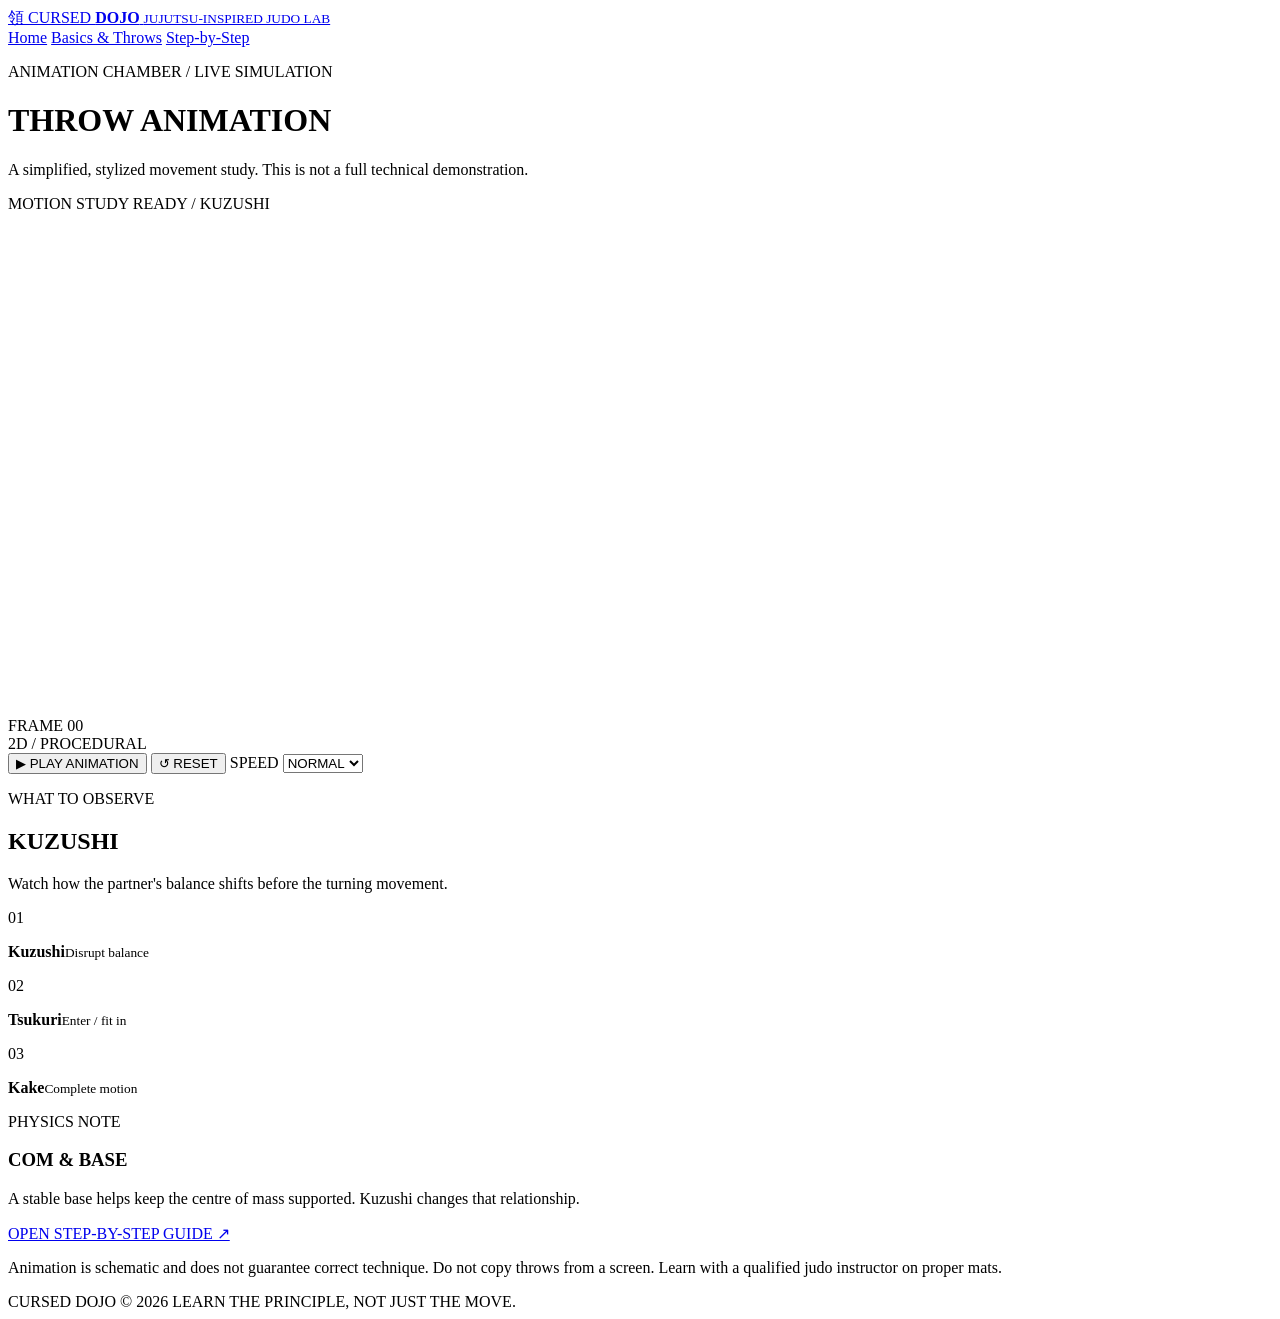
==== animation.html @ 0a31eaf1 "Create animation.html" ====
<!doctype html>
<html lang="en">
<head>
  <meta charset="utf-8">
  <meta name="viewport" content="width=device-width, initial-scale=1">
  <title>Throw Animation | Cursed Dojo</title>
  <link rel="stylesheet" href="css/style.css">
  <script src="js/animation.js" defer></script>
</head>

<body class="animation-page">

<header class="topbar">
  <a class="brand" href="index.html">
    <span class="brand-mark">領</span>
    <span>CURSED <b>DOJO</b>
      <small>JUJUTSU-INSPIRED JUDO LAB</small>
    </span>
  </a>

  <nav aria-label="Main navigation">
    <a href="index.html">Home</a>
    <a href="basics.html">Basics & Throws</a>
    <a href="steps.html">Step-by-Step</a>
  </nav>
</header>

<main class="page-wrap">
  <div class="page-heading animation-heading">
    <p class="eyebrow">ANIMATION CHAMBER / LIVE SIMULATION</p>

    <h1 id="throw-title">THROW <span>ANIMATION</span></h1>

    <p id="throw-subtitle">
      A simplified, stylized movement study. This is not a full
      technical demonstration.
    </p>
  </div>

  <section class="animation-layout">
    <div class="stage-panel">
      <div class="stage-top">
        <span><i class="live-dot"></i> MOTION STUDY</span>
        <span id="phase-label">READY / KUZUSHI</span>
      </div>

      <canvas id="dojo-canvas"
        width="900"
        height="500"
        aria-label="Animated simplified humanoid judo figures">
      </canvas>

      <div class="timeline">
        <span id="frame-count">FRAME 00</span>

        <div class="timeline-track">
          <div id="timeline-fill"></div>
        </div>

        <span>2D / PROCEDURAL</span>
      </div>

      <div class="control-row">
        <button class="button primary" id="play-btn">
          ▶ PLAY ANIMATION
        </button>

        <button class="button ghost" id="reset-btn">
          ↺ RESET
        </button>

        <label class="speed-control">
          SPEED
          <select id="speed-select">
            <option value="0.65">SLOW</option>
            <option value="1" selected>NORMAL</option>
            <option value="1.35">FAST</option>
          </select>
        </label>
      </div>
    </div>

    <aside class="motion-info">
      <p class="eyebrow">WHAT TO OBSERVE</p>

      <h2 id="principle-title">KUZUSHI</h2>

      <p id="principle-text">
        Watch how the partner's balance shifts before the turning movement.
      </p>

      <div class="phase-key">
        <div>
          <span>01</span>
          <p><b>Kuzushi</b><small>Disrupt balance</small></p>
        </div>

        <div>
          <span>02</span>
          <p><b>Tsukuri</b><small>Enter / fit in</small></p>
        </div>

        <div>
          <span>03</span>
          <p><b>Kake</b><small>Complete motion</small></p>
        </div>
      </div>

      <div class="math-box">
        <p class="eyebrow">PHYSICS NOTE</p>
        <h3 id="math-title">COM & BASE</h3>
        <p id="math-text">
          A stable base helps keep the centre of mass supported.
          Kuzushi changes that relationship.
        </p>
      </div>

      <a id="guide-link"
        class="button ghost full-width"
        href="steps.html">
        OPEN STEP-BY-STEP GUIDE ↗
      </a>
    </aside>
  </section>

  <p class="disclaimer">
    Animation is schematic and does not guarantee correct technique.
    Do not copy throws from a screen. Learn with a qualified judo
    instructor on proper mats.
  </p>
</main>

<footer>
  <span>CURSED DOJO © 2026</span>
  <span>LEARN THE PRINCIPLE, NOT JUST THE MOVE.</span>
</footer>

</body>
</html>
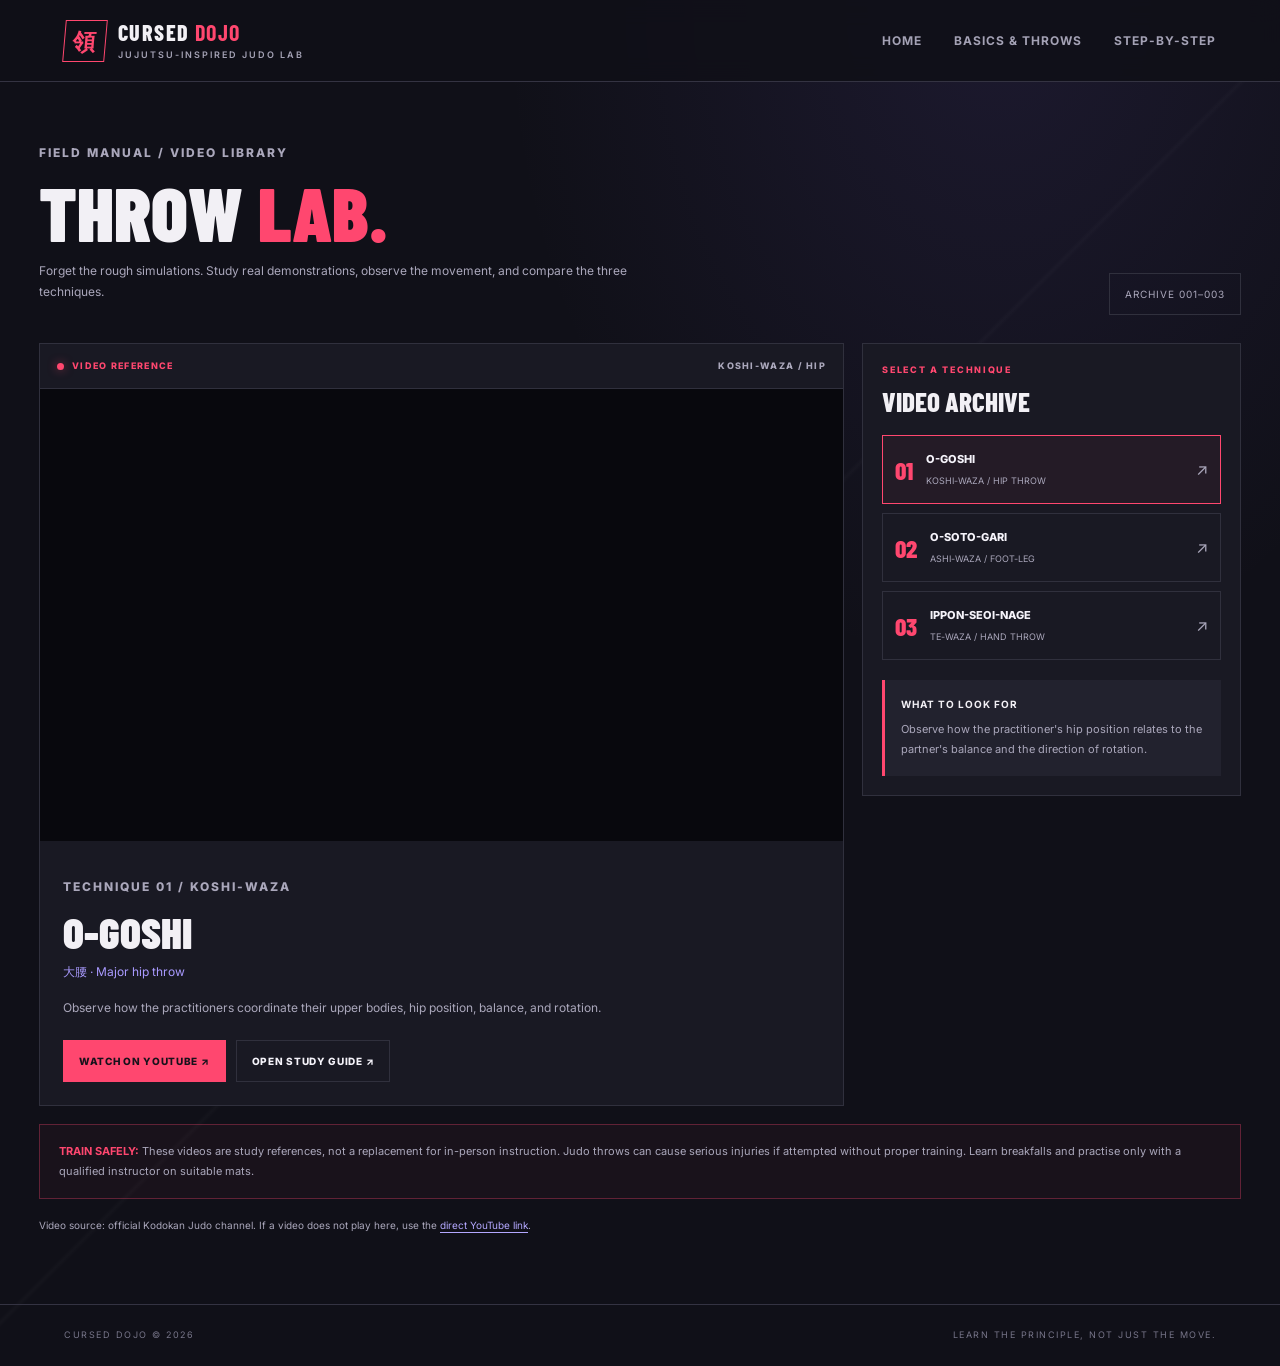
==== commit 6e57e75c: "Update animation.html" ====
--- a/animation.html
+++ b/animation.html
@@ -1,139 +1,604 @@
+
 <!doctype html>
 <html lang="en">
 <head>
   <meta charset="utf-8">
   <meta name="viewport" content="width=device-width, initial-scale=1">
-  <title>Throw Animation | Cursed Dojo</title>
+  <meta name="theme-color" content="#101018">
+  <title>Throw Lab | Cursed Dojo</title>
   <link rel="stylesheet" href="css/style.css">
-  <script src="js/animation.js" defer></script>
+
+  <style>
+    .video-lab {
+      --lab-bg: #101018;
+      --lab-panel: #191923;
+      --lab-border: #30303d;
+      --lab-text: #f5f3fa;
+      --lab-muted: #aaa7bb;
+      --lab-pink: #ff476f;
+      max-width: 1250px;
+      margin: auto;
+      padding: 48px 24px 60px;
+    }
+
+    .lab-heading {
+      display: flex;
+      justify-content: space-between;
+      align-items: end;
+      gap: 24px;
+      margin-bottom: 28px;
+    }
+
+    .lab-kicker {
+      color: var(--lab-pink);
+      font-size: 10px;
+      font-weight: 800;
+      letter-spacing: 2px;
+      margin-bottom: 12px;
+    }
+
+    .lab-heading h1 {
+      font: 900 clamp(42px, 6vw, 76px)/.95
+        "Barlow Condensed", Impact, sans-serif;
+      margin: 0;
+      text-transform: uppercase;
+    }
+
+    .lab-heading h1 span {
+      color: var(--lab-pink);
+    }
+
+    .lab-heading p {
+      color: var(--lab-muted);
+      font-size: 12px;
+      line-height: 1.8;
+      max-width: 600px;
+    }
+
+    .lab-index {
+      border: 1px solid var(--lab-border);
+      color: var(--lab-muted);
+      padding: 12px 15px;
+      white-space: nowrap;
+      font-size: 10px;
+      letter-spacing: 1px;
+    }
+
+    .lab-layout {
+      display: grid;
+      grid-template-columns: minmax(0, 1.7fr) minmax(260px, .8fr);
+      gap: 18px;
+      align-items: start;
+    }
+
+    .video-panel,
+    .technique-panel {
+      background: var(--lab-panel);
+      border: 1px solid var(--lab-border);
+      min-width: 0;
+    }
+
+    .video-topbar {
+      display: flex;
+      justify-content: space-between;
+      align-items: center;
+      gap: 12px;
+      padding: 15px 17px;
+      border-bottom: 1px solid var(--lab-border);
+      font-size: 9px;
+      font-weight: 800;
+      letter-spacing: 1.3px;
+    }
+
+    .video-status {
+      display: inline-flex;
+      align-items: center;
+      gap: 8px;
+      color: var(--lab-pink);
+    }
+
+    .video-status::before {
+      content: "";
+      width: 7px;
+      height: 7px;
+      border-radius: 50%;
+      background: var(--lab-pink);
+      box-shadow: 0 0 10px #ff476f80;
+    }
+
+    .video-category {
+      color: var(--lab-muted);
+      text-align: right;
+    }
+
+    .video-frame {
+      width: 100%;
+      aspect-ratio: 16 / 9;
+      background: #08080d;
+    }
+
+    .video-frame iframe {
+      display: block;
+      width: 100%;
+      height: 100%;
+      border: 0;
+    }
+
+    .video-description {
+      padding: 23px;
+    }
+
+    .video-description h2 {
+      font: 900 clamp(28px, 4vw, 43px)/1
+        "Barlow Condensed", Impact, sans-serif;
+      margin: 0 0 8px;
+    }
+
+    .video-description .japanese {
+      color: #a99aff;
+      font-size: 12px;
+      margin-bottom: 16px;
+    }
+
+    .video-description p {
+      color: var(--lab-muted);
+      font-size: 12px;
+      line-height: 1.9;
+    }
+
+    .video-actions {
+      display: flex;
+      flex-wrap: wrap;
+      gap: 10px;
+      margin-top: 20px;
+    }
+
+    .lab-button {
+      display: inline-flex;
+      justify-content: center;
+      align-items: center;
+      gap: 8px;
+      padding: 12px 15px;
+      border: 1px solid var(--lab-border);
+      color: var(--lab-text);
+      font-size: 10px;
+      font-weight: 800;
+      letter-spacing: .7px;
+      text-decoration: none;
+      transition: border-color .2s, transform .2s;
+    }
+
+    .lab-button:hover {
+      border-color: var(--lab-pink);
+      transform: translateY(-2px);
+    }
+
+    .lab-button.primary {
+      background: var(--lab-pink);
+      border-color: var(--lab-pink);
+      color: #17121b;
+    }
+
+    .technique-panel {
+      padding: 19px;
+    }
+
+    .panel-kicker {
+      color: var(--lab-pink);
+      font-size: 9px;
+      font-weight: 800;
+      letter-spacing: 1.7px;
+      margin: 0 0 8px;
+    }
+
+    .technique-panel h2 {
+      font: 800 27px "Barlow Condensed", Impact, sans-serif;
+      margin: 0 0 18px;
+    }
+
+    .technique-option {
+      display: flex;
+      align-items: center;
+      gap: 13px;
+      padding: 15px 12px;
+      margin-bottom: 9px;
+      border: 1px solid var(--lab-border);
+      color: var(--lab-text);
+      text-decoration: none;
+      transition: background .2s, border-color .2s;
+    }
+
+    .technique-option:hover,
+    .technique-option.active {
+      background: #ff476f0c;
+      border-color: var(--lab-pink);
+    }
+
+    .technique-number {
+      color: var(--lab-pink);
+      font: 800 25px "Barlow Condensed", Impact, sans-serif;
+    }
+
+    .technique-name {
+      display: block;
+      font-weight: 800;
+      font-size: 11px;
+      margin-bottom: 5px;
+    }
+
+    .technique-type {
+      display: block;
+      color: var(--lab-muted);
+      font-size: 9px;
+    }
+
+    .option-arrow {
+      margin-left: auto;
+      color: var(--lab-muted);
+    }
+
+    .learning-note {
+      margin-top: 20px;
+      padding: 16px;
+      background: #22222e;
+      border-left: 3px solid var(--lab-pink);
+    }
+
+    .learning-note strong {
+      display: block;
+      font-size: 10px;
+      letter-spacing: 1px;
+      margin-bottom: 8px;
+    }
+
+    .learning-note p {
+      color: var(--lab-muted);
+      font-size: 11px;
+      line-height: 1.8;
+      margin: 0;
+    }
+
+    .lab-disclaimer {
+      margin-top: 18px;
+      padding: 17px 19px;
+      border: 1px solid #ff476f50;
+      background: #ff476f0a;
+      color: var(--lab-muted);
+      font-size: 11px;
+      line-height: 1.8;
+    }
+
+    .lab-disclaimer strong {
+      color: var(--lab-pink);
+    }
+
+    .source-note {
+      color: var(--lab-muted);
+      font-size: 10px;
+      line-height: 1.8;
+      margin-top: 17px;
+    }
+
+    .source-note a {
+      color: #b4a8ff;
+      text-decoration: underline;
+      text-underline-offset: 3px;
+    }
+
+    @media (max-width: 850px) {
+      .lab-layout {
+        grid-template-columns: 1fr;
+      }
+
+      .technique-panel {
+        display: grid;
+        grid-template-columns: 1fr 1fr;
+        gap: 0 10px;
+      }
+
+      .technique-panel > .panel-kicker,
+      .technique-panel > h2,
+      .technique-panel > .learning-note {
+        grid-column: 1 / -1;
+      }
+
+      .technique-option {
+        margin-bottom: 10px;
+      }
+
+      .technique-option:last-of-type {
+        margin-bottom: 0;
+      }
+    }
+
+    @media (max-width: 560px) {
+      .video-lab {
+        padding: 32px 16px 42px;
+      }
+
+      .lab-heading {
+        display: block;
+      }
+
+      .lab-index {
+        display: inline-block;
+      }
+
+      .video-topbar {
+        padding: 12px;
+        font-size: 8px;
+      }
+
+      .video-description {
+        padding: 18px;
+      }
+
+      .video-description h2 {
+        font-size: 34px;
+      }
+
+      .technique-panel {
+        display: block;
+      }
+
+      .lab-button {
+        flex: 1;
+        text-align: center;
+      }
+    }
+  </style>
+
+  <script src="js/site.js" defer></script>
 </head>
 
-<body class="animation-page">
-
-<header class="topbar">
-  <a class="brand" href="index.html">
-    <span class="brand-mark">領</span>
-    <span>CURSED <b>DOJO</b>
-      <small>JUJUTSU-INSPIRED JUDO LAB</small>
-    </span>
-  </a>
-
-  <nav aria-label="Main navigation">
-    <a href="index.html">Home</a>
-    <a href="basics.html">Basics & Throws</a>
-    <a href="steps.html">Step-by-Step</a>
-  </nav>
-</header>
-
-<main class="page-wrap">
-  <div class="page-heading animation-heading">
-    <p class="eyebrow">ANIMATION CHAMBER / LIVE SIMULATION</p>
-
-    <h1 id="throw-title">THROW <span>ANIMATION</span></h1>
-
-    <p id="throw-subtitle">
-      A simplified, stylized movement study. This is not a full
-      technical demonstration.
-    </p>
-  </div>
-
-  <section class="animation-layout">
-    <div class="stage-panel">
-      <div class="stage-top">
-        <span><i class="live-dot"></i> MOTION STUDY</span>
-        <span id="phase-label">READY / KUZUSHI</span>
+<body>
+  <header class="topbar">
+    <a class="brand" href="index.html">
+      <span class="brand-mark">領</span>
+      <span>
+        CURSED <b>DOJO</b>
+        <small>JUJUTSU-INSPIRED JUDO LAB</small>
+      </span>
+    </a>
+
+    <button class="menu-toggle"
+      aria-expanded="false"
+      aria-controls="main-nav">MENU</button>
+
+    <nav id="main-nav" aria-label="Main navigation">
+      <a href="index.html">Home</a>
+      <a href="basics.html">Basics &amp; Throws</a>
+      <a href="steps.html">Step-by-Step</a>
+    </nav>
+  </header>
+
+  <main class="video-lab">
+    <div class="lab-heading">
+      <div>
+        <p class="lab-kicker">FIELD MANUAL / VIDEO LIBRARY</p>
+        <h1>THROW <span>LAB.</span></h1>
+        <p>
+          Forget the rough simulations. Study real demonstrations,
+          observe the movement, and compare the three techniques.
+        </p>
       </div>
-
-      <canvas id="dojo-canvas"
-        width="900"
-        height="500"
-        aria-label="Animated simplified humanoid judo figures">
-      </canvas>
-
-      <div class="timeline">
-        <span id="frame-count">FRAME 00</span>
-
-        <div class="timeline-track">
-          <div id="timeline-fill"></div>
+      <div class="lab-index">ARCHIVE 001–003</div>
+    </div>
+
+    <section class="lab-layout">
+      <div class="video-panel">
+        <div class="video-topbar">
+          <span class="video-status">VIDEO REFERENCE</span>
+          <span class="video-category" id="video-category">
+            KOSHI-WAZA / HIP
+          </span>
         </div>
 
-        <span>2D / PROCEDURAL</span>
-      </div>
-
-      <div class="control-row">
-        <button class="button primary" id="play-btn">
-          ▶ PLAY ANIMATION
-        </button>
-
-        <button class="button ghost" id="reset-btn">
-          ↺ RESET
-        </button>
-
-        <label class="speed-control">
-          SPEED
-          <select id="speed-select">
-            <option value="0.65">SLOW</option>
-            <option value="1" selected>NORMAL</option>
-            <option value="1.35">FAST</option>
-          </select>
-        </label>
-      </div>
-    </div>
-
-    <aside class="motion-info">
-      <p class="eyebrow">WHAT TO OBSERVE</p>
-
-      <h2 id="principle-title">KUZUSHI</h2>
-
-      <p id="principle-text">
-        Watch how the partner's balance shifts before the turning movement.
-      </p>
-
-      <div class="phase-key">
-        <div>
-          <span>01</span>
-          <p><b>Kuzushi</b><small>Disrupt balance</small></p>
+        <div class="video-frame">
+          <iframe
+            id="throw-video"
+            src="https://www.youtube-nocookie.com/embed/yhu1mfy2vJ4?rel=0"
+            title="Kodokan official O-goshi judo demonstration"
+            allow="accelerometer; autoplay; clipboard-write; encrypted-media; gyroscope; picture-in-picture; web-share"
+            referrerpolicy="strict-origin-when-cross-origin"
+            allowfullscreen>
+          </iframe>
         </div>
 
-        <div>
-          <span>02</span>
-          <p><b>Tsukuri</b><small>Enter / fit in</small></p>
-        </div>
-
-        <div>
-          <span>03</span>
-          <p><b>Kake</b><small>Complete motion</small></p>
+        <div class="video-description">
+          <p class="lab-kicker" id="technique-index">
+            TECHNIQUE 01 / KOSHI-WAZA
+          </p>
+          <h2 id="throw-title">O-GOSHI</h2>
+          <div class="japanese" id="throw-japanese">
+            大腰 · Major hip throw
+          </div>
+
+          <p id="throw-description">
+            Observe how the practitioners coordinate their upper
+            bodies, hip position, balance, and rotation.
+          </p>
+
+          <div class="video-actions">
+            <a class="lab-button primary"
+              id="watch-original"
+              href="https://www.youtube.com/watch?v=yhu1mfy2vJ4"
+              target="_blank"
+              rel="noopener noreferrer">
+              WATCH ON YOUTUBE ↗
+            </a>
+            <a class="lab-button"
+              id="open-guide"
+              href="steps.html#ogoshi">
+              OPEN STUDY GUIDE ↗
+            </a>
+          </div>
         </div>
       </div>
 
-      <div class="math-box">
-        <p class="eyebrow">PHYSICS NOTE</p>
-        <h3 id="math-title">COM & BASE</h3>
-        <p id="math-text">
-          A stable base helps keep the centre of mass supported.
-          Kuzushi changes that relationship.
-        </p>
-      </div>
-
-      <a id="guide-link"
-        class="button ghost full-width"
-        href="steps.html">
-        OPEN STEP-BY-STEP GUIDE ↗
-      </a>
-    </aside>
-  </section>
-
-  <p class="disclaimer">
-    Animation is schematic and does not guarantee correct technique.
-    Do not copy throws from a screen. Learn with a qualified judo
-    instructor on proper mats.
-  </p>
-</main>
-
-<footer>
-  <span>CURSED DOJO © 2026</span>
-  <span>LEARN THE PRINCIPLE, NOT JUST THE MOVE.</span>
-</footer>
-
+      <aside class="technique-panel">
+        <p class="panel-kicker">SELECT A TECHNIQUE</p>
+        <h2>VIDEO ARCHIVE</h2>
+
+        <a class="technique-option active"
+          data-throw="ogoshi"
+          href="animation.html?throw=ogoshi">
+          <span class="technique-number">01</span>
+          <span>
+            <span class="technique-name">O-GOSHI</span>
+            <span class="technique-type">KOSHI-WAZA / HIP THROW</span>
+          </span>
+          <span class="option-arrow">↗</span>
+        </a>
+
+        <a class="technique-option"
+          data-throw="osotogari"
+          href="animation.html?throw=osotogari">
+          <span class="technique-number">02</span>
+          <span>
+            <span class="technique-name">O-SOTO-GARI</span>
+            <span class="technique-type">ASHI-WAZA / FOOT-LEG</span>
+          </span>
+          <span class="option-arrow">↗</span>
+        </a>
+
+        <a class="technique-option"
+          data-throw="seoi"
+          href="animation.html?throw=seoi">
+          <span class="technique-number">03</span>
+          <span>
+            <span class="technique-name">IPPON-SEOI-NAGE</span>
+            <span class="technique-type">TE-WAZA / HAND THROW</span>
+          </span>
+          <span class="option-arrow">↗</span>
+        </a>
+
+        <div class="learning-note">
+          <strong>WHAT TO LOOK FOR</strong>
+          <p id="observation-note">
+            Observe how the practitioner's hip position relates to
+            the partner's balance and the direction of rotation.
+          </p>
+        </div>
+      </aside>
+    </section>
+
+    <div class="lab-disclaimer">
+      <strong>TRAIN SAFELY:</strong> These videos are study references,
+      not a replacement for in-person instruction. Judo throws can
+      cause serious injuries if attempted without proper training.
+      Learn breakfalls and practise only with a qualified instructor
+      on suitable mats.
+    </div>
+
+    <p class="source-note">
+      Video source: official Kodokan Judo channel.
+      If a video does not play here, use the
+      <a id="fallback-link"
+        href="https://www.youtube.com/watch?v=yhu1mfy2vJ4"
+        target="_blank"
+        rel="noopener noreferrer">direct YouTube link</a>.
+    </p>
+  </main>
+
+  <footer>
+    <span>CURSED DOJO © 2026</span>
+    <span>LEARN THE PRINCIPLE, NOT JUST THE MOVE.</span>
+  </footer>
+
+  <script>
+    const techniques = {
+      ogoshi: {
+        title: "O-GOSHI",
+        japanese: "大腰 · Major hip throw",
+        category: "KOSHI-WAZA / HIP",
+        index: "TECHNIQUE 01 / KOSHI-WAZA",
+        description:
+          "Observe how the practitioners coordinate their upper bodies, hip position, balance, and rotation.",
+        observation:
+          "Observe how the practitioner's hip position relates to the partner's balance and the direction of rotation.",
+        videoId: "yhu1mfy2vJ4",
+        guide: "steps.html#ogoshi",
+        sourceTitle: "Kodokan official O-goshi judo demonstration"
+      },
+
+      osotogari: {
+        title: "O-SOTO-GARI",
+        japanese: "大外刈 · Major outer reap",
+        category: "ASHI-WAZA / FOOT-LEG",
+        index: "TECHNIQUE 02 / ASHI-WAZA",
+        description:
+          "Observe the interaction between balance, supporting-leg position, and the timing of the throwing movement.",
+        observation:
+          "Watch how the practitioners coordinate upper-body movement and leg action. Notice when the partner's balance changes.",
+        videoId: "c-A_nP7mKAc",
+        guide: "steps.html#osotogari",
+        sourceTitle: "Kodokan official O-soto-gari judo demonstration"
+      },
+
+      seoi: {
+        title: "IPPON-SEOI-NAGE",
+        japanese: "一本背負投 · One-arm shoulder throw",
+        category: "TE-WAZA / HAND",
+        index: "TECHNIQUE 03 / TE-WAZA",
+        description:
+          "Observe the turning movement, shoulder position, and relationship between the practitioners throughout the throw.",
+        observation:
+          "Notice the transition from forward imbalance into the turning position. Compare this with the hip movement in O-goshi.",
+        videoId: "FQnOlCxo4oI",
+        guide: "steps.html#seoi",
+        sourceTitle: "Kodokan official Ippon-seoi-nage judo demonstration"
+      }
+    };
+
+    const selected =
+      new URLSearchParams(window.location.search).get("throw") || "ogoshi";
+
+    const technique = techniques[selected] || techniques.ogoshi;
+    const videoUrl =
+      "https://www.youtube.com/watch?v=" + technique.videoId;
+
+    document.title = technique.title + " | Cursed Dojo Throw Lab";
+
+    document.getElementById("video-category").textContent =
+      technique.category;
+
+    document.getElementById("technique-index").textContent =
+      technique.index;
+
+    document.getElementById("throw-title").textContent =
+      technique.title;
+
+    document.getElementById("throw-japanese").textContent =
+      technique.japanese;
+
+    document.getElementById("throw-description").textContent =
+      technique.description;
+
+    document.getElementById("observation-note").textContent =
+      technique.observation;
+
+    const video = document.getElementById("throw-video");
+    video.src =
+      "https://www.youtube-nocookie.com/embed/" +
+      technique.videoId + "?rel=0";
+    video.title = technique.sourceTitle;
+
+    document.getElementById("watch-original").href = videoUrl;
+    document.getElementById("fallback-link").href = videoUrl;
+    document.getElementById("open-guide").href = technique.guide;
+
+    document.querySelectorAll("[data-throw]").forEach(link => {
+      const isActive = link.dataset.throw === selected;
+
+      link.classList.toggle("active", isActive);
+
+      if (isActive) {
+        link.setAttribute("aria-current", "page");
+      } else {
+        link.removeAttribute("aria-current");
+      }
+    });
+  </script>
 </body>
 </html>
--- a/css/style.css
+++ b/css/style.css
@@ -0,0 +1,1097 @@
+@import url('https://fonts.googleapis.com/css2?family=Barlow+Condensed:wght@500;600;700;800;900&family=Inter:wght@400;500;600;700&display=swap');
+
+:root {
+  --bg: #101018;
+  --panel: #181822;
+  --panel2: #20202c;
+  --text: #f2f0f5;
+  --muted: #a4a2b5;
+  --pink: #ff476f;
+  --violet: #9b8cff;
+  --line: #343342;
+  --white: #f6f4ef;
+}
+
+* {
+  box-sizing: border-box;
+}
+
+html {
+  scroll-behavior: smooth;
+}
+
+body {
+  margin: 0;
+  background: var(--bg);
+  color: var(--text);
+  font-family: Inter, system-ui, sans-serif;
+  line-height: 1.6;
+  background-image:
+    radial-gradient(ellipse at 78% 0%, rgba(103,81,183,.14), transparent 35%),
+    linear-gradient(135deg, transparent 0 49.8%, rgba(255,255,255,.018) 50%, transparent 50.2%);
+}
+
+a {
+  color: inherit;
+  text-decoration: none;
+}
+
+.topbar {
+  height: 82px;
+  display: flex;
+  align-items: center;
+  justify-content: space-between;
+  padding: 0 clamp(20px, 5vw, 76px);
+  border-bottom: 1px solid var(--line);
+  background: rgba(16,16,24,.9);
+  position: sticky;
+  top: 0;
+  z-index: 20;
+  backdrop-filter: blur(12px);
+}
+
+.brand {
+  display: flex;
+  align-items: center;
+  gap: 12px;
+  font-family: 'Barlow Condensed', sans-serif;
+  font-size: 22px;
+  font-weight: 800;
+  letter-spacing: 1.4px;
+  line-height: 1.05;
+}
+
+.brand b {
+  color: var(--pink);
+}
+
+.brand small {
+  display: block;
+  font: 600 9px Inter, sans-serif;
+  letter-spacing: 2px;
+  color: var(--muted);
+  margin-top: 5px;
+}
+
+.brand-mark {
+  width: 42px;
+  height: 42px;
+  display: grid;
+  place-items: center;
+  border: 1px solid var(--pink);
+  color: var(--pink);
+  font-size: 23px;
+  transform: skew(-5deg);
+}
+
+nav {
+  display: flex;
+  gap: 32px;
+}
+
+nav a {
+  color: var(--muted);
+  font-size: 12px;
+  font-weight: 700;
+  letter-spacing: 1px;
+  text-transform: uppercase;
+  padding: 10px 0;
+  position: relative;
+}
+
+nav a:hover,
+nav a.active {
+  color: var(--text);
+}
+
+nav a.active:after {
+  content: "";
+  position: absolute;
+  height: 2px;
+  background: var(--pink);
+  bottom: 0;
+  left: 0;
+  right: 0;
+}
+
+.menu-toggle {
+  display: none;
+}
+
+.hero {
+  min-height: 610px;
+  display: grid;
+  grid-template-columns: 1.05fr .95fr;
+  align-items: center;
+  padding: 55px clamp(20px, 8vw, 120px) 65px;
+  gap: 20px;
+  overflow: hidden;
+}
+
+.eyebrow {
+  font-size: 10px;
+  letter-spacing: 2.4px;
+  font-weight: 800;
+  color: var(--pink);
+  margin: 0 0 16px;
+}
+
+.hero h1,
+.page-heading h1 {
+  font: 900 clamp(48px, 7.4vw, 92px)/.88 'Barlow Condensed', Impact, sans-serif;
+  letter-spacing: -1px;
+  margin: 0;
+  text-transform: uppercase;
+}
+
+.hero h1 span,
+.page-heading h1 span,
+.intro-grid h2 span,
+.section-heading h2 span,
+.basics-lower h2 span {
+  color: var(--pink);
+}
+
+.hero-text {
+  max-width: 500px;
+  color: var(--muted);
+  font-size: 14px;
+  line-height: 1.9;
+  margin: 25px 0;
+}
+
+.hero-actions {
+  display: flex;
+  gap: 12px;
+  flex-wrap: wrap;
+}
+
+.button {
+  display: inline-flex;
+  align-items: center;
+  justify-content: center;
+  gap: 16px;
+  padding: 13px 19px;
+  border: 1px solid var(--line);
+  font-size: 10px;
+  font-weight: 800;
+  letter-spacing: 1.2px;
+  cursor: pointer;
+  transition: .2s;
+  background: transparent;
+  color: var(--text);
+  font-family: inherit;
+}
+
+.button:hover {
+  transform: translateY(-2px);
+  border-color: var(--pink);
+}
+
+.button.primary {
+  background: var(--pink);
+  border-color: var(--pink);
+  color: #17121b;
+}
+
+.button.primary:hover {
+  background: #ff6687;
+}
+
+.button.ghost {
+  background: rgba(255,255,255,.02);
+}
+
+.button.small {
+  padding: 10px 12px;
+  font-size: 9px;
+  letter-spacing: .7px;
+}
+
+.stat-row {
+  display: flex;
+  gap: 30px;
+  margin-top: 50px;
+}
+
+.stat-row div {
+  display: flex;
+  flex-direction: column;
+  gap: 4px;
+}
+
+.stat-row strong {
+  font: 800 26px 'Barlow Condensed', sans-serif;
+}
+
+.stat-row span {
+  font-size: 8px;
+  letter-spacing: 1px;
+  color: var(--muted);
+}
+
+.hero-art {
+  position: relative;
+  min-height: 440px;
+  display: grid;
+  place-items: center;
+}
+
+.hero-art svg {
+  width: min(100%, 470px);
+  position: relative;
+  z-index: 2;
+  filter: drop-shadow(0 20px 35px rgba(0,0,0,.3));
+}
+
+.orbit {
+  position: absolute;
+  border: 1px solid rgba(155,140,255,.22);
+  border-radius: 50%;
+  transform: rotate(-24deg);
+}
+
+.orbit-one {
+  width: 390px;
+  height: 270px;
+}
+
+.orbit-two {
+  width: 330px;
+  height: 420px;
+  transform: rotate(37deg);
+  border-color: rgba(255,71,111,.18);
+}
+
+.hero-stamp {
+  position: absolute;
+  right: 0;
+  top: 55px;
+  color: var(--pink);
+  font: 900 16px/.9 'Barlow Condensed', sans-serif;
+  letter-spacing: 2px;
+  transform: rotate(8deg);
+  z-index: 3;
+}
+
+.art-caption {
+  position: absolute;
+  bottom: 0;
+  left: 50%;
+  transform: translateX(-50%);
+  white-space: nowrap;
+  font-size: 9px;
+  letter-spacing: 2px;
+  color: var(--muted);
+}
+
+.pulse,
+.live-dot {
+  display: inline-block;
+  width: 7px;
+  height: 7px;
+  border-radius: 50%;
+  background: var(--pink);
+  margin-right: 8px;
+  box-shadow: 0 0 12px var(--pink);
+}
+
+.section {
+  padding: 70px clamp(20px, 8vw, 120px);
+}
+
+.intro-grid {
+  display: grid;
+  grid-template-columns: .8fr 1.2fr;
+  gap: 70px;
+  background: #15151f;
+  border-top: 1px solid var(--line);
+  border-bottom: 1px solid var(--line);
+}
+
+.intro-grid h2,
+.section-heading h2,
+.basics-lower h2 {
+  font: 800 clamp(34px, 4vw, 52px)/.95 'Barlow Condensed', sans-serif;
+  margin: 0;
+}
+
+.phase-list article {
+  display: flex;
+  gap: 20px;
+  padding: 20px 0;
+  border-bottom: 1px solid var(--line);
+}
+
+.phase-list article:last-child {
+  border-bottom: 0;
+}
+
+.phase-num,
+.throw-number {
+  font: 800 27px 'Barlow Condensed', sans-serif;
+  color: var(--pink);
+}
+
+.phase-list h3 {
+  font: 800 20px 'Barlow Condensed', sans-serif;
+  letter-spacing: 1px;
+  margin: 0;
+}
+
+.phase-list h3 em {
+  font: 500 14px Inter, sans-serif;
+  color: var(--muted);
+  margin-left: 10px;
+}
+
+.phase-list p,
+.concept-card p,
+.throw-card p,
+.page-heading > p:not(.eyebrow) {
+  font-size: 12px;
+  line-height: 1.9;
+  color: var(--muted);
+}
+
+.phase-list p {
+  margin: 6px 0 0;
+}
+
+.safety-banner {
+  margin: 35px clamp(20px, 8vw, 120px);
+  padding: 16px 20px;
+  border: 1px solid rgba(255,71,111,.35);
+  background: rgba(255,71,111,.06);
+  display: flex;
+  align-items: center;
+  gap: 15px;
+}
+
+.warning-icon {
+  width: 25px;
+  height: 25px;
+  flex: 0 0 25px;
+  border: 1px solid var(--pink);
+  display: grid;
+  place-items: center;
+  color: var(--pink);
+  font-weight: 900;
+}
+
+.safety-banner p {
+  font-size: 11px;
+  color: #c6c3d0;
+  margin: 0;
+  line-height: 1.8;
+}
+
+.safety-banner b {
+  color: var(--pink);
+}
+
+footer {
+  border-top: 1px solid var(--line);
+  padding: 23px clamp(20px, 5vw, 76px);
+  display: flex;
+  justify-content: space-between;
+  color: #777589;
+  font-size: 9px;
+  letter-spacing: 1.5px;
+}
+
+.page-wrap {
+  max-width: 1240px;
+  margin: 0 auto;
+  padding: 55px 28px 30px;
+}
+
+.page-heading {
+  margin-bottom: 38px;
+}
+
+.page-heading h1 {
+  font-size: clamp(45px, 6vw, 70px);
+}
+
+.page-heading > p:not(.eyebrow) {
+  max-width: 650px;
+}
+
+.concept-grid {
+  display: grid;
+  grid-template-columns: repeat(3, 1fr);
+  gap: 14px;
+}
+
+.concept-card,
+.throw-card,
+.guide-card,
+.motion-info,
+.stage-panel {
+  background: var(--panel);
+  border: 1px solid var(--line);
+}
+
+.concept-card {
+  padding: 24px;
+  min-height: 250px;
+  position: relative;
+  overflow: hidden;
+}
+
+.concept-card:after {
+  content: "";
+  position: absolute;
+  right: -30px;
+  bottom: -50px;
+  width: 130px;
+  height: 130px;
+  border: 1px solid rgba(155,140,255,.15);
+  transform: rotate(45deg);
+}
+
+.card-index,
+.throw-type {
+  font-size: 9px;
+  letter-spacing: 1.5px;
+  font-weight: 800;
+  color: var(--violet);
+}
+
+.concept-card h2 {
+  font: 800 31px 'Barlow Condensed', sans-serif;
+  margin: 13px 0 4px;
+}
+
+.concept-card p {
+  margin: 0;
+}
+
+.mini-equation {
+  margin-top: 18px;
+  padding-top: 13px;
+  border-top: 1px solid var(--line);
+  font-size: 9px;
+  font-weight: 800;
+  letter-spacing: 1px;
+  color: var(--pink);
+}
+
+.section-heading {
+  display: flex;
+  align-items: end;
+  justify-content: space-between;
+  margin: 58px 0 20px;
+}
+
+.section-heading h2 {
+  font-size: 40px;
+}
+
+.text-link {
+  font-size: 9px;
+  letter-spacing: 1px;
+  color: var(--pink);
+  font-weight: 800;
+}
+
+.throw-grid {
+  display: grid;
+  grid-template-columns: repeat(3, 1fr);
+  gap: 14px;
+}
+
+.throw-card {
+  padding: 23px;
+  display: flex;
+  flex-direction: column;
+  align-items: flex-start;
+}
+
+.throw-top {
+  width: 100%;
+  display: flex;
+  justify-content: space-between;
+  align-items: center;
+}
+
+.throw-number {
+  font-size: 31px;
+}
+
+.throw-card h3 {
+  font: 900 34px/1 'Barlow Condensed', sans-serif;
+  margin: 25px 0 0;
+}
+
+.throw-card .jp {
+  margin: 5px 0 10px;
+  color: var(--violet);
+  font-size: 11px;
+}
+
+.throw-card > p:not(.jp) {
+  min-height: 76px;
+}
+
+.card-actions {
+  display: flex;
+  gap: 8px;
+  flex-wrap: wrap;
+  margin-top: auto;
+  padding-top: 14px;
+}
+
+.basics-lower {
+  display: grid;
+  grid-template-columns: .8fr 1.2fr;
+  gap: 40px;
+  margin: 65px 0 25px;
+}
+
+.basics-lower h2 {
+  font-size: 38px;
+}
+
+.term-grid {
+  display: grid;
+  grid-template-columns: 1fr 1fr;
+  gap: 10px;
+}
+
+.term-grid p {
+  margin: 0;
+  background: var(--panel);
+  border: 1px solid var(--line);
+  padding: 13px;
+  display: flex;
+  flex-direction: column;
+  gap: 5px;
+}
+
+.term-grid b {
+  font-size: 11px;
+  color: var(--pink);
+}
+
+.term-grid span {
+  font-size: 10px;
+  color: var(--muted);
+  line-height: 1.7;
+}
+
+.guide-list {
+  display: grid;
+  gap: 16px;
+}
+
+.guide-card {
+  padding: 25px 28px;
+  scroll-margin-top: 100px;
+}
+
+.guide-title {
+  display: flex;
+  align-items: center;
+  gap: 17px;
+  border-bottom: 1px solid var(--line);
+  padding-bottom: 17px;
+}
+
+.guide-title > div {
+  flex: 1;
+}
+
+.guide-title .throw-type {
+  margin: 0;
+}
+
+.guide-title h2 {
+  font: 900 33px 'Barlow Condensed', sans-serif;
+  margin: 0;
+}
+
+.steps {
+  list-style: none;
+  counter-reset: steps;
+  padding: 0;
+  margin: 0;
+  display: grid;
+  grid-template-columns: repeat(2, 1fr);
+  gap: 20px 35px;
+}
+
+.steps li {
+  counter-increment: steps;
+  position: relative;
+  padding: 20px 0 0 38px;
+}
+
+.steps li:before {
+  content: "0" counter(steps);
+  position: absolute;
+  left: 0;
+  top: 17px;
+  color: var(--pink);
+  font: 800 20px 'Barlow Condensed', sans-serif;
+}
+
+.steps b {
+  font-size: 11px;
+  letter-spacing: .4px;
+}
+
+.steps p {
+  color: var(--muted);
+  font-size: 11px;
+  line-height: 1.8;
+  margin: 5px 0 0;
+}
+
+.guide-card + .safety-banner {
+  margin: 0;
+}
+
+.animation-heading {
+  margin-bottom: 24px;
+}
+
+.animation-heading h1 {
+  font-size: clamp(42px, 5vw, 62px);
+}
+
+.animation-layout {
+  display: grid;
+  grid-template-columns: minmax(0, 1.65fr) minmax(260px, .75fr);
+  gap: 15px;
+}
+
+.stage-panel {
+  padding: 16px;
+  min-width: 0;
+}
+
+.stage-top,
+.timeline {
+  display: flex;
+  justify-content: space-between;
+  align-items: center;
+  font-size: 9px;
+  letter-spacing: 1px;
+  color: var(--muted);
+  font-weight: 800;
+}
+
+.stage-top {
+  padding: 2px 2px 12px;
+}
+
+.stage-top span:first-child {
+  color: var(--text);
+}
+
+canvas {
+  display: block;
+  width: 100%;
+  height: auto;
+  background: #12121c;
+  border: 1px solid #30303d;
+  aspect-ratio: 9 / 5;
+}
+
+.timeline {
+  gap: 12px;
+  margin: 13px 0;
+}
+
+.timeline-track {
+  height: 3px;
+  background: #373644;
+  flex: 1;
+}
+
+.timeline-track div {
+  height: 100%;
+  width: 0;
+  background: var(--pink);
+  transition: width .1s;
+}
+
+.control-row {
+  display: flex;
+  gap: 9px;
+  align-items: center;
+  flex-wrap: wrap;
+}
+
+.control-row .button {
+  padding: 11px 14px;
+}
+
+.speed-control {
+  margin-left: auto;
+  font-size: 9px;
+  letter-spacing: 1px;
+  color: var(--muted);
+  font-weight: 800;
+  display: flex;
+  gap: 8px;
+  align-items: center;
+}
+
+.speed-control select {
+  background: #22222e;
+  color: var(--text);
+  border: 1px solid var(--line);
+  padding: 8px;
+  font: inherit;
+}
+
+.motion-info {
+  padding: 24px;
+}
+
+.motion-info h2 {
+  font: 900 34px 'Barlow Condensed', sans-serif;
+  margin: 0;
+}
+
+.motion-info > p:not(.eyebrow) {
+  font-size: 11px;
+  color: var(--muted);
+  line-height: 1.8;
+}
+
+.phase-key {
+  margin: 23px 0;
+}
+
+.phase-key > div {
+  display: flex;
+  gap: 13px;
+  align-items: center;
+  padding: 12px 0;
+  border-bottom: 1px solid var(--line);
+}
+
+.phase-key > div > span {
+  font: 800 20px 'Barlow Condensed', sans-serif;
+  color: var(--pink);
+}
+
+.phase-key p {
+  margin: 0;
+  display: flex;
+  flex-direction: column;
+  font-size: 11px;
+}
+
+.phase-key small {
+  color: var(--muted);
+  font-size: 10px;
+}
+
+.math-box {
+  background: #22222e;
+  padding: 15px;
+  margin: 20px 0;
+}
+
+.math-box .eyebrow {
+  font-size: 8px;
+  margin-bottom: 6px;
+}
+
+.math-box h3 {
+  font: 800 19px 'Barlow Condensed', sans-serif;
+  margin: 0;
+}
+
+.math-box p:last-child {
+  font-size: 10px;
+  color: var(--muted);
+  line-height: 1.8;
+  margin-bottom: 0;
+}
+
+.full-width {
+  width: 100%;
+  text-align: center;
+}
+
+.disclaimer {
+  font-size: 10px;
+  color: var(--muted);
+  line-height: 1.8;
+  margin: 20px 0 10px;
+}
+
+/* Tablet layout */
+@media (max-width: 850px) {
+  .hero {
+    padding-top: 45px;
+    grid-template-columns: 1fr;
+  }
+
+  .hero-art {
+    min-height: 340px;
+    grid-row: 1;
+  }
+
+  .hero-art svg {
+    max-height: 340px;
+  }
+
+  .hero-copy {
+    grid-row: 2;
+  }
+
+  .hero h1 {
+    font-size: 68px;
+  }
+
+  .intro-grid,
+  .basics-lower {
+    grid-template-columns: 1fr;
+    gap: 25px;
+  }
+
+  .concept-grid,
+  .throw-grid {
+    grid-template-columns: 1fr 1fr;
+  }
+
+  .animation-layout {
+    grid-template-columns: 1fr;
+  }
+
+  .motion-info {
+    display: grid;
+    grid-template-columns: 1fr 1fr;
+    gap: 0 20px;
+  }
+
+  .motion-info > .eyebrow,
+  .motion-info > h2,
+  .motion-info > p:not(.eyebrow) {
+    grid-column: 1 / -1;
+  }
+
+  .phase-key {
+    margin: 10px 0;
+  }
+
+  .math-box {
+    margin: 10px 0;
+  }
+
+  .full-width {
+    align-self: center;
+  }
+}
+
+/* Mobile layout */
+@media (max-width: 600px) {
+  .topbar {
+    height: 70px;
+    padding: 0 17px;
+  }
+
+  .brand {
+    font-size: 18px;
+  }
+
+  .brand-mark {
+    width: 36px;
+    height: 36px;
+  }
+
+  .menu-toggle {
+    display: block;
+    background: transparent;
+    color: var(--text);
+    border: 1px solid var(--line);
+    padding: 8px;
+    font-size: 9px;
+    font-weight: 800;
+    letter-spacing: 1px;
+  }
+
+  .topbar nav {
+    display: none;
+    position: absolute;
+    top: 69px;
+    left: 0;
+    right: 0;
+    padding: 15px 22px;
+    background: #171720;
+    border-bottom: 1px solid var(--line);
+    flex-direction: column;
+    gap: 8px;
+  }
+
+  .topbar nav.open {
+    display: flex;
+  }
+
+  .topbar nav a {
+    padding: 10px;
+  }
+
+  .hero {
+    padding: 25px 22px 45px;
+    gap: 0;
+  }
+
+  .hero-art {
+    min-height: 285px;
+  }
+
+  .hero-art svg {
+    max-height: 285px;
+  }
+
+  .orbit-one {
+    width: 270px;
+    height: 200px;
+  }
+
+  .orbit-two {
+    height: 290px;
+    width: 240px;
+  }
+
+  .hero-stamp {
+    right: 4%;
+    top: 30px;
+  }
+
+  .hero h1 {
+    font-size: 59px;
+  }
+
+  .stat-row {
+    gap: 17px;
+    margin-top: 35px;
+  }
+
+  .stat-row strong {
+    font-size: 23px;
+  }
+
+  .stat-row span {
+    font-size: 7px;
+  }
+
+  .section {
+    padding: 45px 22px;
+  }
+
+  .safety-banner {
+    margin: 25px 20px;
+  }
+
+  .safety-banner p {
+    font-size: 10px;
+  }
+
+  .page-wrap {
+    padding: 38px 17px 25px;
+  }
+
+  .concept-grid,
+  .throw-grid {
+    grid-template-columns: 1fr;
+  }
+
+  .concept-card {
+    min-height: 0;
+  }
+
+  .throw-card > p:not(.jp) {
+    min-height: 0;
+  }
+
+  .section-heading {
+    align-items: flex-start;
+    gap: 15px;
+    flex-direction: column;
+  }
+
+  .steps {
+    grid-template-columns: 1fr;
+    gap: 4px;
+  }
+
+  .guide-card {
+    padding: 19px;
+  }
+
+  .guide-title {
+    gap: 10px;
+    flex-wrap: wrap;
+  }
+
+  .guide-title > div {
+    min-width: 150px;
+  }
+
+  .guide-title .button {
+    margin-left: auto;
+  }
+
+  .guide-title h2 {
+    font-size: 27px;
+  }
+
+  .animation-layout {
+    display: block;
+  }
+
+  .motion-info {
+    display: block;
+    margin-top: 12px;
+  }
+
+  .stage-panel {
+    padding: 10px;
+  }
+
+  .stage-top,
+  .timeline {
+    font-size: 7px;
+  }
+
+  .control-row .button {
+    flex: 1;
+    font-size: 8px;
+    padding: 10px 8px;
+  }
+
+  .speed-control {
+    margin: 5px 0 0;
+    width: 100%;
+    justify-content: flex-end;
+  }
+
+  .disclaimer {
+    padding: 0 4px;
+  }
+
+  footer {
+    gap: 12px;
+    flex-direction: column;
+    font-size: 8px;
+  }
+}
+
+/* Respect reduced-motion preferences */
+@media (prefers-reduced-motion: reduce) {
+  *,
+  *:before,
+  *:after {
+    scroll-behavior: auto !important;
+    transition: none !important;
+  }
+}
